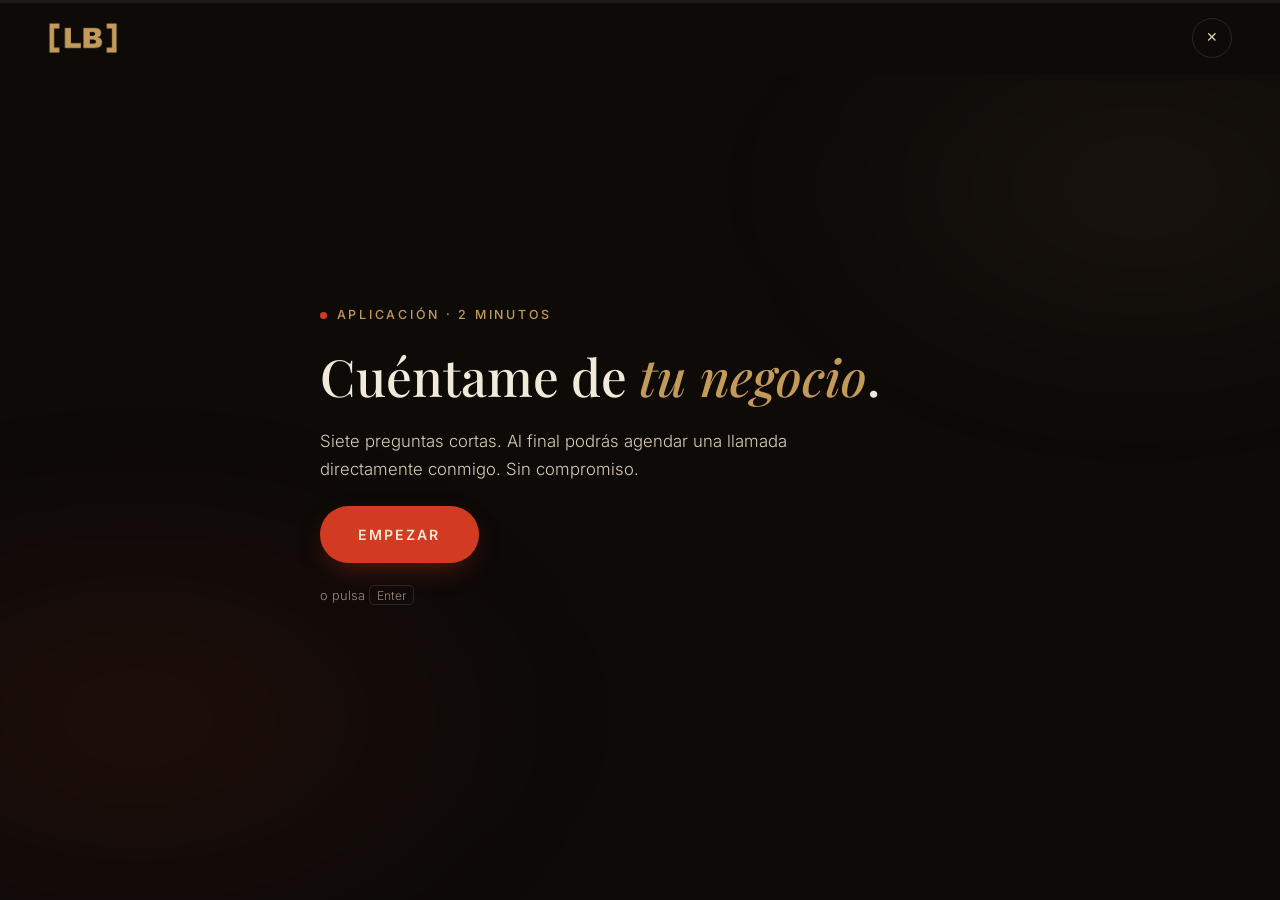
==== aplicar.html @ 8f6dc0fc "Add files via upload" ====
<!DOCTYPE html>
<html lang="es">
<head>
  <meta charset="UTF-8" />
  <meta name="viewport" content="width=device-width, initial-scale=1.0" />
  <title>Aplica para trabajar con Luis Barrios</title>
  <meta name="description" content="Cuéntame de tu negocio en 2 minutos y agenda una llamada conmigo. Adquisición de clientes con Meta Ads." />
  <meta name="robots" content="noindex" />

  <link rel="preconnect" href="https://fonts.googleapis.com" />
  <link rel="preconnect" href="https://fonts.gstatic.com" crossorigin />
  <link rel="stylesheet" href="https://fonts.googleapis.com/css2?family=Anton&family=Playfair+Display:ital,wght@0,500;0,600;1,500;1,600&family=Inter:wght@300;400;500;600&display=swap" />

  <link rel="stylesheet" href="styles.css?v=20260708" />
  <noscript><style>.fstep { position: static; opacity: 1; visibility: visible; transform: none; grid-area: auto; }</style></noscript>
  <link rel="icon" type="image/png" href="assets/img/favicon.png" />
</head>
<body class="page-funnel">
  <a class="skip-link" href="#funnel">Saltar al formulario</a>

  <!-- Progress -->
  <div class="funnel-progress" aria-hidden="true"><span data-progress></span></div>

  <header class="funnel-nav">
    <a class="nav-logo" href="index.html" aria-label="Volver al inicio">
      <img class="nav-mark" src="assets/img/logo-lb.png?v=2" alt="[LB] — Luis Barrios" />
    </a>
    <span class="funnel-counter" data-counter aria-live="polite"></span>
    <a class="funnel-close" href="index.html" aria-label="Cerrar y volver al inicio">✕</a>
  </header>

  <main class="funnel" id="funnel" data-funnel>
    <div class="funnel-mesh" aria-hidden="true"></div>

    <!-- Paso 0 — Intro -->
    <section class="fstep is-active" data-step="intro">
      <div class="fstep-inner">
        <p class="kicker"><span class="kicker-dot"></span>Aplicación · 2 minutos</p>
        <h1 class="fstep-title">Cuéntame de <em>tu negocio</em>.</h1>
        <p class="fstep-sub">Siete preguntas cortas. Al final podrás agendar una llamada directamente conmigo. Sin compromiso.</p>
        <button class="btn btn-primary btn-lg" data-next>Empezar</button>
        <p class="fstep-hint">o pulsa <kbd>Enter</kbd></p>
      </div>
    </section>

    <!-- Paso 1 — Nombre -->
    <section class="fstep" data-step="nombre">
      <div class="fstep-inner">
        <p class="fstep-q">1 → ¿Cómo te llamas?</p>
        <input class="finput" type="text" name="nombre" placeholder="Tu nombre" autocomplete="name" required />
        <div class="fstep-actions">
          <button class="btn btn-primary" data-next>Continuar</button>
          <p class="fstep-hint">pulsa <kbd>Enter</kbd> ↵</p>
        </div>
      </div>
    </section>

    <!-- Paso 2 — Tipo de negocio -->
    <section class="fstep" data-step="tipo">
      <div class="fstep-inner">
        <p class="fstep-q">2 → ¿Qué tipo de negocio tienes?</p>
        <div class="foptions" role="group" aria-label="Tipo de negocio">
          <button class="foption" data-value="Consultorio médico"><span>A</span>Consultorio médico</button>
          <button class="foption" data-value="Clínica estética"><span>B</span>Clínica estética</button>
          <button class="foption" data-value="Empresa o marca"><span>C</span>Empresa o marca</button>
          <button class="foption" data-value="Otro"><span>D</span>Otro</button>
        </div>
      </div>
    </section>

    <!-- Paso 3 — Negocio -->
    <section class="fstep" data-step="negocio">
      <div class="fstep-inner">
        <p class="fstep-q">3 → ¿Cómo se llama tu negocio y a qué se dedica?</p>
        <input class="finput" type="text" name="negocio" placeholder="Ej.: Clínica Sonría — odontología en Bogotá" required />
        <div class="fstep-actions">
          <button class="btn btn-primary" data-next>Continuar</button>
          <p class="fstep-hint">pulsa <kbd>Enter</kbd> ↵</p>
        </div>
      </div>
    </section>

    <!-- Paso 4 — Experiencia -->
    <section class="fstep" data-step="experiencia">
      <div class="fstep-inner">
        <p class="fstep-q">4 → ¿Ya has invertido en anuncios de Facebook o Instagram?</p>
        <div class="foptions" role="group" aria-label="Experiencia con Meta Ads">
          <button class="foption" data-value="Nunca he invertido"><span>A</span>Nunca he invertido</button>
          <button class="foption" data-value="Invertí, sin buenos resultados"><span>B</span>Invertí, pero sin buenos resultados</button>
          <button class="foption" data-value="Invierto y quiero escalar"><span>C</span>Invierto actualmente y quiero escalar</button>
        </div>
      </div>
    </section>

    <!-- Paso 5 — Presupuesto -->
    <section class="fstep" data-step="presupuesto">
      <div class="fstep-inner">
        <p class="fstep-q">5 → ¿Cuánto puedes invertir al mes en anuncios?</p>
        <p class="fstep-note">Solo la pauta publicitaria (lo que se paga a Meta). Mi tarifa de gestión la vemos en la llamada.</p>
        <div class="foptions" role="group" aria-label="Presupuesto mensual">
          <button class="foption" data-value="Menos de 500 US$"><span>A</span>Menos de 500 US$</button>
          <button class="foption" data-value="500 – 1.500 US$"><span>B</span>500 – 1.500 US$</button>
          <button class="foption" data-value="1.500 – 5.000 US$"><span>C</span>1.500 – 5.000 US$</button>
          <button class="foption" data-value="Más de 5.000 US$"><span>D</span>Más de 5.000 US$</button>
        </div>
      </div>
    </section>

    <!-- Paso 6 — Cuándo -->
    <section class="fstep" data-step="cuando">
      <div class="fstep-inner">
        <p class="fstep-q">6 → ¿Cuándo quieres empezar?</p>
        <div class="foptions" role="group" aria-label="Cuándo empezar">
          <button class="foption" data-value="Lo antes posible"><span>A</span>Lo antes posible</button>
          <button class="foption" data-value="Este mes"><span>B</span>Dentro de este mes</button>
          <button class="foption" data-value="Solo estoy explorando"><span>C</span>Por ahora solo estoy explorando</button>
        </div>
      </div>
    </section>

    <!-- Paso 7 — Contacto -->
    <section class="fstep" data-step="contacto">
      <div class="fstep-inner">
        <p class="fstep-q">7 → ¿Dónde te contacto?</p>
        <input class="finput" type="email" name="email" placeholder="Tu correo electrónico" autocomplete="email" required />
        <input class="finput" type="tel" name="whatsapp" placeholder="Tu WhatsApp (con código de país)" autocomplete="tel" />
        <div class="fstep-actions">
          <button class="btn btn-primary" data-next>Continuar</button>
          <p class="fstep-hint">pulsa <kbd>Enter</kbd> ↵</p>
        </div>
      </div>
    </section>

    <!-- Paso final — Calendly -->
    <section class="fstep" data-step="final">
      <div class="fstep-inner">
        <div class="fcheck" aria-hidden="true">
          <svg viewBox="0 0 64 64" fill="none"><circle cx="32" cy="32" r="28" stroke="currentColor" stroke-width="2.5" pathLength="100" class="fcheck-circle"/><path d="M20 33l8 8 16-17" stroke="currentColor" stroke-width="3" stroke-linecap="round" stroke-linejoin="round" pathLength="100" class="fcheck-tick"/></svg>
        </div>
        <h2 class="fstep-title">Último paso, <em data-final-name>listo</em>.</h2>
        <p class="fstep-sub">Elige un horario y hablamos de tu negocio. La llamada es corta, directa y sin compromiso.</p>
        <div class="fsummary" data-summary aria-label="Resumen de tus respuestas"></div>
        <a class="btn btn-primary btn-lg" data-calendly href="#" target="_blank" rel="noopener">Agendar mi llamada con Luis</a>
        <p class="fstep-hint">Se abre tu calendario de reservas (Calendly)</p>
      </div>
    </section>

    <!-- Back -->
    <button class="funnel-back" data-back aria-label="Pregunta anterior" hidden>← Anterior</button>
  </main>

  <script defer src="lib/manifest.js?v=20260708"></script>
  <script defer src="funnel.js?v=20260708"></script>
</body>
</html>
---- styles.css ----
/* =============================================================
   Luis Barrios — Especialista en adquisición de clientes
   Editorial Dark Warm · Anton + Playfair Display + Inter
   ============================================================= */

/* =============================================================
   1. Tokens
   ============================================================= */
:root {
  --bg:       #0D0A08;
  --bg-2:     #14100C;
  --bg-3:     #1C1611;
  --cream:    #F1EAD9;
  --cream-2:  #D9CDB6;
  --mute:     #9A8E7A;
  --accent:   #D33A22;
  --accent-2: #A82B18;
  --gold:     #C49A5B;
  --line:     rgba(241, 234, 217, 0.12);

  --display: "Anton", "Arial Narrow", sans-serif;
  --serif:   "Playfair Display", Georgia, serif;
  --sans:    "Inter", -apple-system, "Segoe UI", sans-serif;

  --ease-out:    cubic-bezier(0.16, 1, 0.3, 1);
  --ease-in:     cubic-bezier(0.7, 0, 0.84, 0);
  --ease-soft:   cubic-bezier(0.25, 0.46, 0.45, 0.94);
  --ease-bounce: cubic-bezier(0.34, 1.56, 0.64, 1);

  --nav-h: 76px;
  --gutter: clamp(1.25rem, 4vw, 3rem);
}

/* =============================================================
   2. Reset & base
   ============================================================= */
*, *::before, *::after { box-sizing: border-box; margin: 0; }
html {
  -webkit-text-size-adjust: 100%;
  tab-size: 2;
  overflow-x: clip;
  scroll-behavior: smooth;
  scroll-padding-top: calc(var(--nav-h) + 12px);
}
@media (prefers-reduced-motion: reduce) {
  html { scroll-behavior: auto; }
}
body {
  font-family: var(--sans);
  font-size: 16px;
  font-weight: 300;
  line-height: 1.65;
  color: var(--cream);
  background: var(--bg);
  -webkit-font-smoothing: antialiased;
  text-rendering: optimizeLegibility;
  overflow-x: clip;
  overscroll-behavior-y: none;
}
img, svg, video { display: block; max-width: 100%; }
img { height: auto; }
button { font: inherit; color: inherit; cursor: pointer; border: 0; background: none; }
a { color: inherit; text-decoration: none; }
p { text-wrap: pretty; }
h1, h2, h3, h4 { text-wrap: balance; line-height: 1.05; }
strong { font-weight: 600; color: var(--cream); }
::selection { background: var(--accent); color: var(--cream); }

:focus-visible {
  outline: 2px solid var(--accent);
  outline-offset: 3px;
  border-radius: 4px;
}

/* =============================================================
   3. Utilities
   ============================================================= */
.skip-link {
  position: fixed; top: -100px; left: 1rem;
  padding: .6rem 1rem; background: var(--cream); color: var(--bg);
  z-index: 9999; border-radius: 8px; font-weight: 500;
}
.skip-link:focus { top: 1rem; }

.container {
  width: min(100% - 2 * var(--gutter), 1180px);
  margin-inline: auto;
}
.container-narrow { max-width: 780px; }

.kicker {
  font-family: var(--sans);
  font-size: 0.78rem;
  font-weight: 500;
  letter-spacing: 0.22em;
  text-transform: uppercase;
  color: var(--gold);
  display: flex;
  align-items: center;
  gap: 0.6rem;
}
.kicker-dot {
  width: 7px; height: 7px; border-radius: 50%;
  background: var(--accent);
  animation: dotPulse 2.4s ease-in-out infinite;
}
@keyframes dotPulse {
  0%, 100% { opacity: 1; transform: scale(1); }
  50%      { opacity: 0.45; transform: scale(0.75); }
}

/* =============================================================
   4. Buttons
   ============================================================= */
.btn {
  display: inline-flex;
  align-items: center;
  justify-content: center;
  gap: 0.5rem;
  padding: 0.85rem 1.9rem;
  border-radius: 999px;
  font-family: var(--sans);
  font-size: 0.82rem;
  font-weight: 600;
  letter-spacing: 0.14em;
  text-transform: uppercase;
  white-space: nowrap;
  transition: transform 0.35s var(--ease-out), box-shadow 0.35s var(--ease-out),
              background 0.35s var(--ease-out), color 0.35s var(--ease-out),
              border-color 0.35s var(--ease-out);
  will-change: transform;
}
.btn-primary {
  background: var(--accent);
  color: var(--cream);
  box-shadow: 0 10px 30px -12px rgba(211, 58, 34, 0.55);
}
.btn-primary:hover {
  background: var(--accent-2);
  transform: translateY(-3px);
  box-shadow: 0 18px 42px -14px rgba(211, 58, 34, 0.7);
}
.btn-primary:active { transform: translateY(-1px); }
.btn-ghost {
  border: 1px solid var(--line);
  color: var(--cream-2);
  background: rgba(241, 234, 217, 0.02);
}
.btn-ghost:hover {
  border-color: var(--gold);
  color: var(--cream);
  transform: translateY(-3px);
}
.btn-lg { padding: 1.05rem 2.4rem; font-size: 0.88rem; }

/* =============================================================
   5. Splash
   ============================================================= */
.splash {
  position: fixed; inset: 0; z-index: 200;
  display: grid; place-items: center;
  background: var(--bg);
  transition: opacity 0.5s var(--ease-out), visibility 0.5s;
  animation: splashSafety 0.01s 1.9s forwards;
}
.splash-mark {
  width: clamp(150px, 26vw, 240px);
  height: auto;
  animation: splashIn 0.7s var(--ease-out) both;
}
.splash.is-out { opacity: 0; visibility: hidden; pointer-events: none; }
@keyframes splashIn {
  from { opacity: 0; transform: translateY(24px) scale(0.96); }
  to   { opacity: 1; transform: none; }
}
@keyframes splashSafety {
  to { opacity: 0; visibility: hidden; pointer-events: none; }
}

/* =============================================================
   6. Nav
   ============================================================= */
.nav {
  position: fixed; top: 0; left: 0; right: 0;
  z-index: 100;
  transition: background 0.45s var(--ease-out), border-color 0.45s var(--ease-out),
              backdrop-filter 0.45s var(--ease-out);
  border-bottom: 1px solid transparent;
}
.nav.is-solid {
  background: rgba(13, 10, 8, 0.82);
  backdrop-filter: blur(14px);
  -webkit-backdrop-filter: blur(14px);
  border-bottom-color: var(--line);
}
.nav-inner {
  width: min(100% - 2 * var(--gutter), 1280px);
  margin-inline: auto;
  height: var(--nav-h);
  display: flex;
  align-items: center;
  gap: 2rem;
}
.nav-logo { display: flex; align-items: center; gap: 0.7rem; }
.nav-mark {
  height: 32px;
  width: auto;
  transition: opacity 0.35s var(--ease-out), transform 0.35s var(--ease-out);
}
.nav-logo:hover .nav-mark { opacity: 0.8; transform: scale(0.96); }
.nav-name {
  font-family: var(--sans);
  font-size: 0.86rem;
  font-weight: 500;
  letter-spacing: 0.14em;
  text-transform: uppercase;
}
.nav-links {
  display: none;
  margin-left: auto;
  gap: 1.9rem;
}
.nav-links a {
  position: relative;
  white-space: nowrap;
  font-size: 0.8rem;
  font-weight: 500;
  letter-spacing: 0.12em;
  text-transform: uppercase;
  color: var(--cream-2);
  padding-block: 0.4rem;
  transition: color 0.3s var(--ease-out);
}
.nav-links a::after {
  content: "";
  position: absolute; left: 0; bottom: 0;
  width: 100%; height: 1px;
  background: var(--accent);
  transform: scaleX(0);
  transform-origin: right;
  transition: transform 0.4s var(--ease-out);
}
.nav-links a:hover { color: var(--cream); }
.nav-links a:hover::after { transform: scaleX(1); transform-origin: left; }
.nav-cta { display: none; margin-left: 0.5rem; }

.nav-burger {
  margin-left: auto;
  display: flex;
  flex-direction: column;
  justify-content: center;
  gap: 7px;
  width: 44px; height: 44px;
  padding: 10px;
}
.nav-burger span {
  display: block; height: 2px; width: 100%;
  background: var(--cream);
  border-radius: 2px;
  transition: transform 0.4s var(--ease-out), opacity 0.3s;
}
.nav-burger[aria-expanded="true"] span:nth-child(1) { transform: translateY(4.5px) rotate(45deg); }
.nav-burger[aria-expanded="true"] span:nth-child(2) { transform: translateY(-4.5px) rotate(-45deg); }

.menu-mobile {
  position: fixed; inset: 0; z-index: 90;
  display: grid; place-items: center;
  background: rgba(13, 10, 8, 0.97);
  opacity: 0; visibility: hidden;
  transition: opacity 0.45s var(--ease-out), visibility 0.45s;
}
.menu-mobile.is-open { opacity: 1; visibility: visible; }
.menu-mobile nav { display: grid; gap: 1.6rem; text-align: center; }
.menu-mobile nav a:not(.btn) {
  font-family: var(--display);
  font-size: clamp(1.8rem, 7vw, 2.6rem);
  text-transform: uppercase;
  letter-spacing: 0.03em;
  color: var(--cream);
  opacity: 0;
  transform: translateY(18px);
  transition: opacity 0.5s var(--ease-out), transform 0.5s var(--ease-out), color 0.3s;
}
.menu-mobile nav a:not(.btn):hover { color: var(--accent); }
.menu-mobile.is-open nav a:not(.btn) { opacity: 1; transform: none; }
.menu-mobile.is-open nav a:nth-child(1) { transition-delay: 0.06s; }
.menu-mobile.is-open nav a:nth-child(2) { transition-delay: 0.12s; }
.menu-mobile.is-open nav a:nth-child(3) { transition-delay: 0.18s; }
.menu-mobile.is-open nav a:nth-child(4) { transition-delay: 0.24s; }
.menu-mobile.is-open nav a:nth-child(5) { transition-delay: 0.3s; }
.menu-mobile .btn { justify-self: center; margin-top: 0.5rem; }

/* =============================================================
   7. Hero
   ============================================================= */
.hero {
  position: relative;
  min-height: 100vh;
  min-height: 100svh;
  display: grid;
  align-items: end;
  justify-items: center;
  padding: calc(var(--nav-h) + 6rem) 0 clamp(5.5rem, 10vh, 8rem);
  overflow: clip;
}
/* Una sola foto de fondo cubriendo todo el hero */
.hero-bg {
  position: absolute; inset: 0 0 -12% 0; z-index: 0;
  animation: heroIn 1s var(--ease-soft) both;
}
@keyframes heroIn {
  from { opacity: 0; }
  to   { opacity: 1; }
}
.hero-ph {
  width: 100%; height: 100%;
  object-fit: cover;
  object-position: 40% 15%;
  filter: saturate(0.92) contrast(1.05) brightness(0.99);
}
.hero-tint {
  position: absolute; inset: 0; z-index: 1;
  background:
    linear-gradient(180deg, rgba(13,10,8,0.55) 0%, rgba(13,10,8,0.28) 32%, rgba(13,10,8,0.48) 66%, rgba(13,10,8,0.94) 100%),
    radial-gradient(100% 80% at 40% 20%, rgba(13,10,8,0) 0%, rgba(13,10,8,0.28) 55%, rgba(13,10,8,0.7) 100%);
}
.hero-mesh {
  position: absolute; inset: -20%; z-index: 2;
  background:
    radial-gradient(38% 30% at 30% 62%, rgba(211, 58, 34, 0.16) 0%, transparent 70%),
    radial-gradient(30% 26% at 72% 30%, rgba(196, 154, 91, 0.12) 0%, transparent 70%);
  filter: blur(70px);
  animation: meshBreath 12s ease-in-out infinite alternate;
  pointer-events: none;
}
@keyframes meshBreath {
  from { opacity: 0.7; transform: translateY(-2%) scale(1); }
  to   { opacity: 1;   transform: translateY(2%) scale(1.06); }
}
.hero-grain {
  position: absolute; inset: 0; z-index: 3;
  opacity: 0.5;
  mix-blend-mode: overlay;
  pointer-events: none;
  background-image: url("data:image/svg+xml,%3Csvg xmlns='http://www.w3.org/2000/svg' width='160' height='160'%3E%3Cfilter id='n'%3E%3CfeTurbulence type='fractalNoise' baseFrequency='0.85' numOctaves='2'/%3E%3CfeColorMatrix type='saturate' values='0'/%3E%3C/filter%3E%3Crect width='160' height='160' filter='url(%23n)' opacity='0.18'/%3E%3C/svg%3E");
}

.hero-inner {
  position: relative; z-index: 5;
  width: min(100% - 2 * var(--gutter), 1000px);
  text-align: center;
  display: grid;
  justify-items: center;
  gap: 1.6rem;
}
.hero-kicker {
  justify-content: center;
  animation: riseIn 0.8s var(--ease-out) 0.3s both;
}
.hero-title {
  font-family: var(--display);
  font-weight: 400;
  font-size: clamp(3.2rem, 11.5vw, 8.6rem);
  line-height: 0.98;
  letter-spacing: 0.015em;
  text-transform: uppercase;
  color: var(--cream);
  max-width: 14ch;
}
.hero-line { display: block; overflow: hidden; padding-top: 0.1em; margin-bottom: -0.1em; }
.hero-line > span { display: inline-block; animation: lineUp 0.85s var(--ease-out) both; }
.hero-line:nth-child(2) > span { animation-delay: 0.12s; }
@keyframes lineUp {
  from { transform: translateY(110%); }
  to   { transform: translateY(0); }
}
@keyframes riseIn {
  from { opacity: 0; transform: translateY(22px); }
  to   { opacity: 1; transform: none; }
}

.brush-wrap { position: relative; display: inline-block; }
.brush {
  position: absolute;
  left: -2%; right: -2%; bottom: -0.12em;
  width: 104%; height: 0.22em;
  color: var(--accent);
  pointer-events: none;
}
.brush path {
  stroke-dasharray: 100;
  stroke-dashoffset: 100;
  animation: brushDraw 0.8s var(--ease-soft) 0.8s forwards;
}
.brush-static path { animation: none; stroke-dashoffset: 100; }
.is-revealed .brush-static path,
.reveal.is-visible .brush-static path { animation: brushDraw 0.9s var(--ease-soft) 0.35s forwards; }
@keyframes brushDraw { to { stroke-dashoffset: 0; } }

.hero-sub {
  font-family: var(--serif);
  font-size: clamp(1.05rem, 2.4vw, 1.35rem);
  line-height: 1.55;
  color: var(--cream-2);
  max-width: 34rem;
  animation: riseIn 0.8s var(--ease-out) 0.45s both;
}
.hero-sub em { font-style: italic; color: var(--cream); }
.hero-actions {
  display: flex;
  flex-wrap: wrap;
  justify-content: center;
  gap: 0.9rem;
  margin-top: 0.4rem;
  animation: riseIn 0.8s var(--ease-out) 0.6s both;
}
.hero-byline {
  font-size: 0.78rem;
  letter-spacing: 0.18em;
  text-transform: uppercase;
  color: var(--mute);
  animation: riseIn 0.8s var(--ease-out) 0.75s both;
}
.hero-scroll {
  position: absolute; bottom: 2rem; left: 50%; z-index: 5;
  width: 1px; height: 56px;
  transform: translateX(-50%);
  background: var(--line);
  overflow: hidden;
}
.hero-scroll span {
  position: absolute; top: -40%; left: 0;
  width: 100%; height: 40%;
  background: var(--accent);
  animation: scrollHint 2.2s var(--ease-soft) infinite;
}
@keyframes scrollHint {
  0%   { top: -40%; }
  100% { top: 110%; }
}

/* =============================================================
   8. Marquee
   ============================================================= */
.marquee {
  border-block: 1px solid var(--line);
  background: var(--bg-2);
  overflow: clip;
  padding-block: 1.1rem;
}
.marquee-track {
  display: flex;
  align-items: center;
  gap: 2.2rem;
  width: max-content;
  animation: marqueeMove 30s linear infinite;
}
.marquee-track span {
  font-family: var(--display);
  font-size: 1.05rem;
  letter-spacing: 0.14em;
  text-transform: uppercase;
  color: var(--cream-2);
  white-space: nowrap;
}
.marquee-track i { font-style: normal; color: var(--accent); font-size: 1.2rem; }
@keyframes marqueeMove {
  from { transform: translateX(0); }
  to   { transform: translateX(-50%); }
}

/* =============================================================
   9. Sections — shared
   ============================================================= */
.section { padding-block: clamp(5rem, 11vw, 8.5rem); position: relative; }
.section-head { margin-bottom: clamp(2.6rem, 6vw, 4.2rem); max-width: 720px; display: grid; gap: 1.1rem; }
.section-head-center { margin-inline: auto; text-align: center; justify-items: center; }
.section-title {
  font-family: var(--serif);
  font-weight: 500;
  font-size: clamp(1.9rem, 4.6vw, 3rem);
  line-height: 1.12;
  color: var(--cream);
}
.section-title em { font-style: italic; color: var(--gold); }

/* Single-column grids: never let content max-width inflate the track */
.cards-3, .pillars, .steps, .proof-grid, .faq,
.footer-inner, .personal-copy, .fstep-inner, .foptions, .cta-inner {
  grid-template-columns: minmax(0, 1fr);
}

/* Reveal on scroll */
.reveal {
  opacity: 0;
  transform: translateY(36px);
  transition: opacity 0.9s var(--ease-out), transform 0.9s var(--ease-out);
}
.reveal.is-visible { opacity: 1; transform: none; }
/* Defensive: split-text elements must never inherit the hidden state */
.reveal[data-split] { opacity: 1; transform: none; }

/* =============================================================
   10. Cards (Para quién)
   ============================================================= */
.cards-3 {
  display: grid;
  gap: 1.2rem;
}
.card {
  position: relative;
  padding: 2.4rem 2rem 2.6rem;
  background: var(--bg-3);
  border: 1px solid var(--line);
  border-radius: 18px;
  display: grid;
  gap: 1rem;
  transition: transform 0.5s var(--ease-out), border-color 0.5s var(--ease-out),
              box-shadow 0.5s var(--ease-out);
  transform-style: preserve-3d;
}
.card:hover {
  border-color: rgba(211, 58, 34, 0.45);
  box-shadow: 0 24px 60px -28px rgba(211, 58, 34, 0.35);
}
.card::after {
  content: "";
  position: absolute; inset: 0;
  border-radius: inherit;
  background: radial-gradient(360px circle at var(--hx, 50%) var(--hy, 50%), rgba(211, 58, 34, 0.09), transparent 65%);
  opacity: 0;
  transition: opacity 0.5s var(--ease-out);
  pointer-events: none;
}
.card:hover::after { opacity: 1; }
.card-icon {
  width: 54px; height: 54px;
  color: var(--accent);
}
.card-icon svg { width: 100%; height: 100%; }
.card h3 {
  font-family: var(--serif);
  font-size: 1.35rem;
  font-weight: 600;
}
.card p { color: var(--cream-2); font-size: 0.98rem; }

/* =============================================================
   11. Editorial
   ============================================================= */
.section-editorial {
  background: var(--bg-2);
  border-block: 1px solid var(--line);
  text-align: center;
}
.editorial-title {
  font-family: var(--serif);
  font-weight: 500;
  font-size: clamp(1.9rem, 5vw, 3.2rem);
  line-height: 1.15;
  margin-bottom: 1.6rem;
}
.editorial-title em { font-style: italic; color: var(--accent); }
.editorial-copy {
  font-size: clamp(1.05rem, 2.2vw, 1.25rem);
  color: var(--cream-2);
  max-width: 44rem;
  margin-inline: auto;
}

/* =============================================================
   12. Pillars (Servicios)
   ============================================================= */
.pillars {
  display: grid;
  gap: 0;
  border-top: 1px solid var(--line);
}
.pillar {
  display: grid;
  gap: 0.8rem;
  padding: 2.4rem 0.4rem;
  border-bottom: 1px solid var(--line);
  transition: padding-left 0.5s var(--ease-out), background 0.5s var(--ease-out);
}
.pillar:hover { padding-left: 1.2rem; background: rgba(241, 234, 217, 0.02); }
.pillar-num {
  font-family: var(--display);
  font-size: 1rem;
  letter-spacing: 0.2em;
  color: var(--accent);
}
.pillar h3 {
  font-family: var(--serif);
  font-size: clamp(1.4rem, 3vw, 1.9rem);
  font-weight: 600;
}
.pillar p { color: var(--cream-2); max-width: 52rem; }

/* =============================================================
   13. Personal (No soy una agencia)
   ============================================================= */
.section-personal { background: var(--bg-2); border-block: 1px solid var(--line); }
.personal-grid {
  display: grid;
  grid-template-columns: minmax(0, 1fr);
  gap: 3rem;
  align-items: center;
}
.personal-figure { display: grid; gap: 0.9rem; min-width: 0; max-width: 100%; overflow: clip; }
.personal-portrait {
  position: relative;
  width: 100%;
  max-width: 100%;
  aspect-ratio: 4 / 5;
  border-radius: 18px;
  overflow: clip;
  border: 1px solid var(--line);
  background: linear-gradient(160deg, var(--bg-3) 0%, #241B13 55%, var(--bg-3) 100%);
  transform-style: preserve-3d;
}
.personal-photo {
  position: absolute; inset: 0;
  width: 100%; height: 100%;
  object-fit: cover;
  object-position: 50% 18%;
  opacity: 0.92;
  filter: sepia(0.12) saturate(0.92) contrast(1.06) brightness(0.96);
  transition: opacity 0.6s var(--ease-out), transform 0.8s var(--ease-out), filter 0.6s var(--ease-out);
}
.personal-figure:hover .personal-photo {
  opacity: 1;
  transform: scale(1.04);
  filter: sepia(0.06) saturate(1) contrast(1.06) brightness(1.02);
}
/* Escena: viñeta cálida + base oscura para que el logo respire */
.personal-portrait::after {
  content: "";
  position: absolute; inset: 0; z-index: 1;
  background:
    linear-gradient(180deg, rgba(13, 10, 8, 0.2) 0%, rgba(13, 10, 8, 0) 30%, rgba(13, 10, 8, 0.05) 55%, rgba(13, 10, 8, 0.72) 100%),
    radial-gradient(120% 90% at 50% 40%, transparent 55%, rgba(13, 10, 8, 0.4) 100%);
  pointer-events: none;
}
.personal-mono {
  position: absolute; z-index: 2;
  left: 50%; bottom: 7%;
  transform: translateX(-50%);
  width: 38%;
  height: auto;
  filter: drop-shadow(0 6px 24px rgba(0, 0, 0, 0.75));
  transition: transform 0.6s var(--ease-out);
}
.personal-figure:hover .personal-mono { transform: translateX(-50%) translateY(-6px); }
.personal-figure figcaption {
  font-size: 0.78rem;
  letter-spacing: 0.18em;
  text-transform: uppercase;
  color: var(--mute);
}
.personal-copy { display: grid; gap: 1.3rem; justify-items: start; }
.personal-copy > p:not(.kicker) { color: var(--cream-2); font-size: 1.02rem; }
.personal-list {
  list-style: none;
  padding: 0;
  display: grid;
  gap: 0.85rem;
}
.personal-list li {
  position: relative;
  padding-left: 1.7rem;
  color: var(--cream-2);
}
.personal-list li::before {
  content: "";
  position: absolute; left: 0; top: 0.52em;
  width: 0.85rem; height: 2px;
  background: var(--accent);
}

/* =============================================================
   14. Steps (Proceso)
   ============================================================= */
.steps {
  list-style: none;
  padding: 0;
  display: grid;
  gap: 1.2rem;
  counter-reset: step;
}
.step-item {
  display: grid;
  grid-template-columns: auto 1fr;
  gap: 1.4rem;
  align-items: start;
  padding: 1.8rem 1.6rem;
  background: var(--bg-3);
  border: 1px solid var(--line);
  border-radius: 16px;
  transition: border-color 0.5s var(--ease-out), transform 0.5s var(--ease-out);
}
.step-item:hover { border-color: rgba(196, 154, 91, 0.4); transform: translateX(6px); }
.step-num {
  font-family: var(--display);
  font-size: clamp(1.6rem, 4vw, 2.2rem);
  line-height: 1;
  color: var(--accent);
  padding-top: 0.15rem;
}
.step-item h3 {
  font-family: var(--serif);
  font-size: 1.3rem;
  font-weight: 600;
  margin-bottom: 0.35rem;
}
.step-item p { color: var(--cream-2); font-size: 0.98rem; }

/* =============================================================
   15. Results
   ============================================================= */
.section-results { background: var(--bg-2); border-block: 1px solid var(--line); }
.results-title {
  position: relative;
  display: inline-block;
  font-family: var(--display);
  font-weight: 400;
  font-size: clamp(2.6rem, 8vw, 5.2rem);
  text-transform: uppercase;
  letter-spacing: 0.02em;
  color: var(--cream);
}
.results-title .brush {
  bottom: -0.18em;
  height: 0.2em;
}
.results-sub {
  font-family: var(--serif);
  font-size: clamp(1.05rem, 2.2vw, 1.3rem);
  color: var(--cream-2);
}
.proof-grid {
  display: grid;
  gap: 1.3rem;
  max-width: 540px;
  margin-inline: auto;
}
.proof-card {
  display: grid;
  align-content: start;
  gap: 1.1rem;
  padding: 1.6rem 1.4rem 1.5rem;
  background: var(--bg-3);
  border: 1px solid rgba(196, 154, 91, 0.32);
  border-radius: 18px;
  text-align: left;
  transform-style: preserve-3d;
  transition: border-color 0.5s var(--ease-out), box-shadow 0.5s var(--ease-out),
              transform 0.5s var(--ease-out);
}
.proof-card:hover {
  border-color: rgba(196, 154, 91, 0.62);
  box-shadow: 0 26px 60px -30px rgba(196, 154, 91, 0.3);
}
.proof-stat { display: grid; gap: 0.3rem; justify-items: start; }
.proof-num {
  font-family: var(--display);
  font-size: clamp(2.7rem, 6vw, 3.5rem);
  line-height: 1;
  color: var(--accent);
}
.proof-label {
  font-size: 0.78rem;
  font-weight: 500;
  letter-spacing: 0.16em;
  text-transform: uppercase;
  color: var(--gold);
}
.proof-shot {
  border-radius: 12px;
  overflow: clip;
  border: 1px solid var(--line);
}
.proof-shot img {
  width: 100%; height: auto;
  transition: transform 0.7s var(--ease-out);
}
.proof-card:hover .proof-shot img { transform: scale(1.025); }
.proof-card figcaption {
  font-size: 0.92rem;
  color: var(--cream-2);
  line-height: 1.55;
}
.proof-note {
  margin-top: 2.4rem;
  text-align: center;
  font-family: var(--serif);
  font-size: 1.02rem;
  color: var(--mute);
}
.proof-cta { margin-top: 1.5rem; text-align: center; }

/* =============================================================
   16. FAQ
   ============================================================= */
.faq { display: grid; gap: 0.9rem; }
.faq-item {
  border: 1px solid var(--line);
  border-radius: 14px;
  background: var(--bg-3);
  overflow: clip;
  transition: border-color 0.4s var(--ease-out);
}
.faq-item[open] { border-color: rgba(211, 58, 34, 0.4); }
.faq-item summary {
  list-style: none;
  cursor: pointer;
  display: flex;
  align-items: center;
  justify-content: space-between;
  gap: 1rem;
  padding: 1.3rem 1.5rem;
  font-family: var(--serif);
  font-size: 1.12rem;
  font-weight: 500;
  transition: color 0.3s;
}
.faq-item summary::-webkit-details-marker { display: none; }
.faq-item summary:hover { color: var(--gold); }
.faq-mark {
  position: relative;
  flex: 0 0 auto;
  width: 16px; height: 16px;
}
.faq-mark::before, .faq-mark::after {
  content: "";
  position: absolute; top: 50%; left: 0;
  width: 100%; height: 2px;
  background: var(--accent);
  transition: transform 0.4s var(--ease-out);
}
.faq-mark::after { transform: rotate(90deg); }
.faq-item[open] .faq-mark::after { transform: rotate(0deg); }
.faq-item p {
  padding: 0 1.5rem 1.4rem;
  color: var(--cream-2);
  font-size: 0.97rem;
  max-width: 60ch;
}

/* =============================================================
   17. CTA final
   ============================================================= */
.cta-final {
  position: relative;
  padding-block: clamp(6rem, 14vw, 10rem);
  overflow: clip;
  text-align: center;
}
.cta-bg { position: absolute; inset: 0; z-index: 0; }
.cta-bg img {
  width: 100%; height: 100%;
  object-fit: cover;
  filter: saturate(1.1);
}
.cta-tint {
  position: absolute; inset: 0; z-index: 1;
  background:
    linear-gradient(180deg, var(--bg) 0%, rgba(13,10,8,0.72) 30%, rgba(13,10,8,0.72) 70%, var(--bg) 100%),
    radial-gradient(60% 50% at 50% 50%, rgba(211,58,34,0.14) 0%, transparent 70%);
}
.cta-inner {
  position: relative; z-index: 2;
  display: grid;
  justify-items: center;
  gap: 1.4rem;
}
.cta-title {
  font-family: var(--serif);
  font-weight: 500;
  font-size: clamp(2.2rem, 6vw, 3.8rem);
}
.cta-title em { font-style: italic; color: var(--gold); }
.cta-sub { color: var(--cream-2); max-width: 36rem; font-size: 1.05rem; }
.cta-note {
  font-size: 0.78rem;
  letter-spacing: 0.16em;
  text-transform: uppercase;
  color: var(--mute);
}

/* =============================================================
   18. Footer
   ============================================================= */
.footer {
  border-top: 1px solid var(--line);
  background: var(--bg-2);
  padding-block: 3.5rem 2rem;
}
.footer-inner {
  display: grid;
  gap: 2.2rem;
  padding-bottom: 2.5rem;
  border-bottom: 1px solid var(--line);
}
.footer-brand { display: flex; gap: 1rem; align-items: center; }
.footer-mono {
  height: 26px;
  width: auto;
  flex: 0 0 auto;
}
.footer-brand p { font-weight: 500; line-height: 1.4; }
.footer-brand span { font-size: 0.82rem; font-weight: 300; color: var(--mute); }
.footer-nav { display: grid; gap: 0.7rem; }
.footer-nav a, .footer-contact a {
  font-size: 0.92rem;
  color: var(--cream-2);
  transition: color 0.3s;
  width: fit-content;
}
.footer-nav a:hover, .footer-contact a:hover { color: var(--accent); }
.footer-legal {
  display: flex;
  flex-wrap: wrap;
  justify-content: space-between;
  gap: 0.6rem;
  padding-top: 1.6rem;
  font-size: 0.78rem;
  color: var(--mute);
}

/* =============================================================
   19. Funnel (aplicar.html)
   ============================================================= */
.page-funnel {
  min-height: 100vh;
  min-height: 100svh;
  display: flex;
  flex-direction: column;
}
.funnel-progress {
  position: fixed; top: 0; left: 0; right: 0;
  height: 3px; z-index: 110;
  background: rgba(241, 234, 217, 0.08);
}
.funnel-progress span {
  display: block;
  height: 100%;
  width: 0%;
  background: linear-gradient(90deg, var(--accent), var(--gold));
  transition: width 0.6s var(--ease-out);
}
.funnel-nav {
  display: flex;
  align-items: center;
  justify-content: space-between;
  gap: 1rem;
  padding: 1.1rem var(--gutter);
}
.funnel-counter {
  font-family: var(--sans);
  font-size: 0.78rem;
  letter-spacing: 0.2em;
  color: var(--mute);
}
.funnel-close {
  display: grid; place-items: center;
  width: 40px; height: 40px;
  border: 1px solid var(--line);
  border-radius: 50%;
  color: var(--cream-2);
  font-size: 0.85rem;
  transition: border-color 0.3s, color 0.3s, transform 0.3s var(--ease-out);
}
.funnel-close:hover { border-color: var(--accent); color: var(--accent); transform: rotate(90deg); }

.funnel {
  position: relative;
  flex: 1;
  display: grid;
  overflow: clip;
}
.funnel-mesh {
  position: absolute; inset: -20%;
  background:
    radial-gradient(34% 30% at 22% 70%, rgba(211, 58, 34, 0.1) 0%, transparent 70%),
    radial-gradient(30% 26% at 78% 24%, rgba(196, 154, 91, 0.08) 0%, transparent 70%);
  filter: blur(70px);
  animation: meshBreath 12s ease-in-out infinite alternate;
  pointer-events: none;
}
.fstep {
  grid-area: 1 / 1;
  display: grid;
  place-items: center;
  padding: 2rem var(--gutter) 6rem;
  opacity: 0;
  visibility: hidden;
  transform: translateY(46px);
  transition: opacity 0.55s var(--ease-out), transform 0.55s var(--ease-out), visibility 0.55s;
}
.fstep.is-active {
  opacity: 1;
  visibility: visible;
  transform: none;
  transition-delay: 0.12s;
}
.fstep.is-leaving {
  opacity: 0;
  transform: translateY(-40px);
}
.fstep-inner {
  width: min(100%, 640px);
  display: grid;
  gap: 1.4rem;
  justify-items: start;
}
.fstep-title {
  font-family: var(--serif);
  font-weight: 500;
  font-size: clamp(2rem, 6vw, 3.2rem);
  line-height: 1.12;
}
.fstep-title em { font-style: italic; color: var(--gold); }
.fstep-sub { color: var(--cream-2); font-size: 1.05rem; max-width: 34rem; }
.fstep-q {
  font-family: var(--serif);
  font-size: clamp(1.4rem, 3.6vw, 2rem);
  font-weight: 500;
  line-height: 1.25;
}
.fstep-note { color: var(--mute); font-size: 0.92rem; margin-top: -0.6rem; }
.fstep-hint { font-size: 0.8rem; color: var(--mute); }
.fstep-hint kbd {
  font-family: var(--sans);
  border: 1px solid var(--line);
  border-radius: 5px;
  padding: 0.1rem 0.45rem;
  font-size: 0.75rem;
}
.fstep-actions { display: flex; align-items: center; gap: 1.2rem; flex-wrap: wrap; }

.finput {
  width: 100%;
  background: transparent;
  border: 0;
  border-bottom: 2px solid var(--line);
  padding: 0.7rem 0.1rem;
  font-family: var(--serif);
  font-size: clamp(1.2rem, 3vw, 1.7rem);
  color: var(--cream);
  transition: border-color 0.4s var(--ease-out);
  border-radius: 0;
}
.finput::placeholder { color: rgba(154, 142, 122, 0.55); }
.finput:focus { outline: none; border-bottom-color: var(--accent); }
.finput.is-error { border-bottom-color: var(--accent); animation: shake 0.4s var(--ease-out); }
@keyframes shake {
  0%, 100% { transform: translateX(0); }
  25% { transform: translateX(-7px); }
  75% { transform: translateX(7px); }
}

.foptions { display: grid; gap: 0.8rem; width: 100%; }
.foption {
  display: flex;
  align-items: center;
  gap: 1rem;
  width: 100%;
  padding: 1.1rem 1.3rem;
  text-align: left;
  border: 1px solid var(--line);
  border-radius: 14px;
  background: var(--bg-3);
  font-size: 1.02rem;
  font-weight: 400;
  color: var(--cream);
  transition: border-color 0.3s var(--ease-out), background 0.3s var(--ease-out),
              transform 0.3s var(--ease-out);
}
.foption span {
  display: grid; place-items: center;
  flex: 0 0 auto;
  width: 30px; height: 30px;
  border: 1px solid var(--line);
  border-radius: 8px;
  font-size: 0.78rem;
  font-weight: 600;
  color: var(--gold);
  transition: background 0.3s, color 0.3s, border-color 0.3s;
}
.foption:hover {
  border-color: rgba(211, 58, 34, 0.5);
  transform: translateX(6px);
}
.foption:hover span { border-color: var(--accent); }
.foption.is-selected {
  border-color: var(--accent);
  background: rgba(211, 58, 34, 0.09);
}
.foption.is-selected span {
  background: var(--accent);
  border-color: var(--accent);
  color: var(--cream);
}

.funnel-back {
  position: fixed;
  bottom: 1.6rem;
  left: var(--gutter);
  z-index: 20;
  font-size: 0.82rem;
  letter-spacing: 0.12em;
  text-transform: uppercase;
  color: var(--mute);
  padding: 0.6rem 1rem;
  border: 1px solid var(--line);
  border-radius: 999px;
  background: rgba(13, 10, 8, 0.7);
  backdrop-filter: blur(8px);
  transition: color 0.3s, border-color 0.3s;
}
.funnel-back:hover { color: var(--cream); border-color: var(--gold); }

.fcheck { width: 74px; height: 74px; color: var(--accent); }
.fcheck-circle, .fcheck-tick {
  stroke-dasharray: 100;
  stroke-dashoffset: 100;
}
.fstep.is-active .fcheck-circle { animation: brushDraw 0.9s var(--ease-soft) 0.25s forwards; }
.fstep.is-active .fcheck-tick { animation: brushDraw 0.5s var(--ease-soft) 0.95s forwards; }

.fsummary {
  display: grid;
  gap: 0.45rem;
  width: 100%;
  padding: 1.3rem 1.5rem;
  border: 1px solid var(--line);
  border-radius: 14px;
  background: var(--bg-3);
  font-size: 0.92rem;
  color: var(--cream-2);
}
.fsummary strong { color: var(--gold); font-weight: 500; }

/* =============================================================
   20. Responsive
   ============================================================= */
@media (max-width: 539px) {
  .hero-kicker .kicker-dot { display: none; }
}

/* Rendimiento móvil: fuera efectos de GPU costosos (blur gigante, grano, backdrop) */
@media (max-width: 719px) {
  .hero-mesh, .funnel-mesh, .hero-grain { display: none; }
  /* En pantallas estrechas la foto ocupa la parte alta con plano abierto
     (se ven Luis y el celular) y se funde hacia el fondo oscuro */
  .hero-ph {
    height: 58%;
    object-position: 47% 10%;
    -webkit-mask-image: linear-gradient(180deg, #000 72%, transparent 100%);
    mask-image: linear-gradient(180deg, #000 72%, transparent 100%);
  }
  .nav.is-solid {
    backdrop-filter: none;
    -webkit-backdrop-filter: none;
    background: rgba(13, 10, 8, 0.96);
  }
}

@media (min-width: 540px) {
  .foptions { gap: 0.9rem; }
}

@media (min-width: 720px) {
  .cards-3 { grid-template-columns: repeat(3, minmax(0, 1fr)); }
  .steps { grid-template-columns: repeat(2, minmax(0, 1fr)); }
  .footer-inner { grid-template-columns: minmax(0, 1.4fr) minmax(0, 1fr) minmax(0, 1fr); }
  .footer-nav { justify-self: center; }
  .footer-contact { justify-self: end; }
}

@media (min-width: 960px) {
  .nav-links { display: flex; }
  .nav-cta { display: inline-flex; }
  .nav-burger { display: none; }
  .menu-mobile { display: none; }
  .personal-grid { grid-template-columns: minmax(0, 0.85fr) minmax(0, 1.15fr); gap: 4.5rem; }
  .proof-grid { grid-template-columns: repeat(3, minmax(0, 1fr)); max-width: none; }
  .pillar {
    grid-template-columns: 110px 320px 1fr;
    align-items: start;
    gap: 2rem;
  }
  .pillar p { margin-top: 0.3rem; }
}

@media (min-width: 1280px) {
  .steps { gap: 1.4rem; }
}

/* =============================================================
   21. Reduced motion — only truly intrusive effects
   ============================================================= */
@media (prefers-reduced-motion: reduce) {
  .hero-bg img { animation: none; transform: scale(1.06); }
  .hero-mesh, .funnel-mesh { animation: none; }
  .kicker-dot { animation: none; }
  .marquee-track { animation-duration: 70s; }
  /* Micro-interactions (hover, reveals, brush, funnel steps) stay active */
}
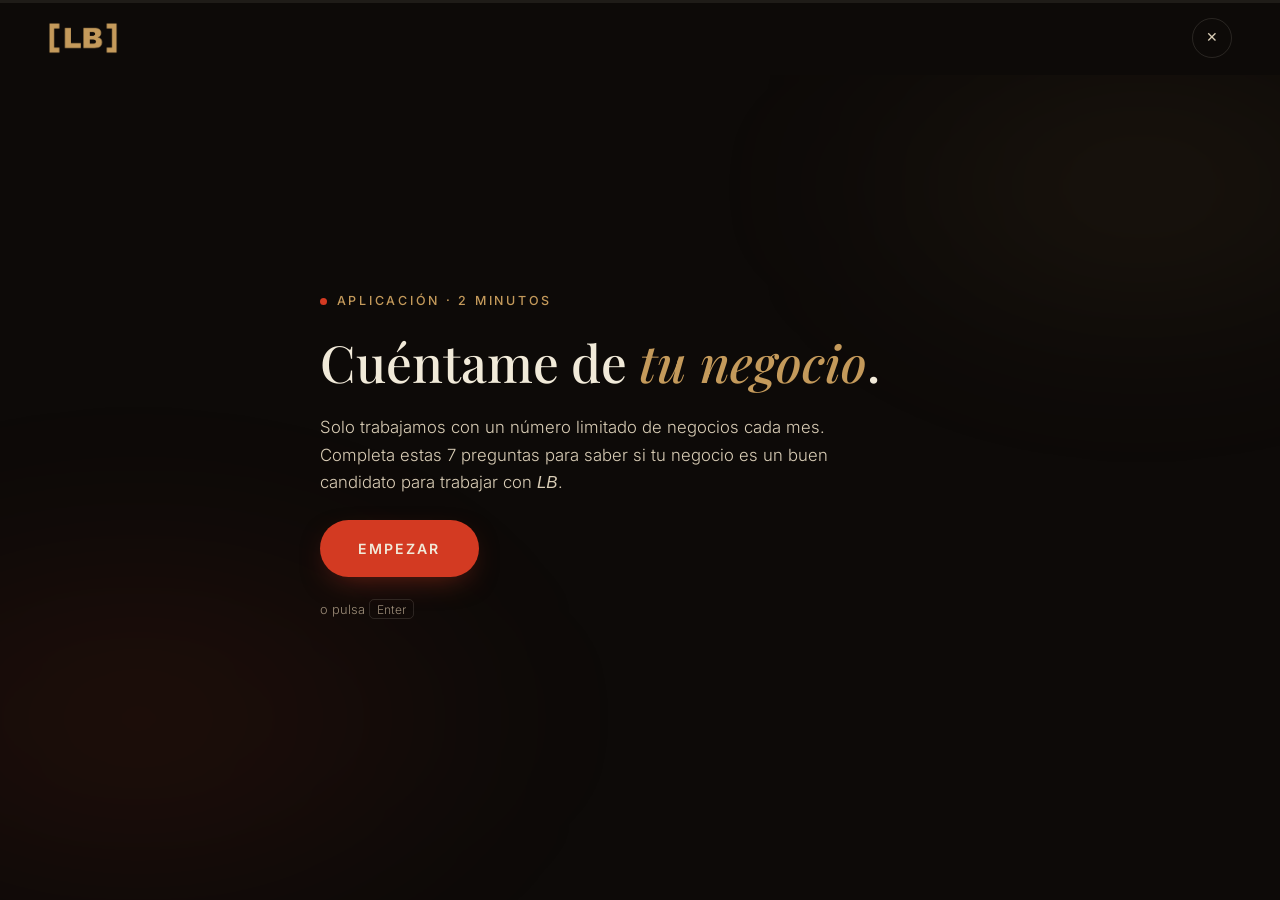
==== commit c64f19a6: "Add files via upload" ====
--- a/aplicar.html
+++ b/aplicar.html
@@ -11,7 +11,7 @@
   <link rel="preconnect" href="https://fonts.gstatic.com" crossorigin />
   <link rel="stylesheet" href="https://fonts.googleapis.com/css2?family=Anton&family=Playfair+Display:ital,wght@0,500;0,600;1,500;1,600&family=Inter:wght@300;400;500;600&display=swap" />
 
-  <link rel="stylesheet" href="styles.css?v=20260708" />
+  <link rel="stylesheet" href="styles.css?v=20260716" />
   <noscript><style>.fstep { position: static; opacity: 1; visibility: visible; transform: none; grid-area: auto; }</style></noscript>
   <link rel="icon" type="image/png" href="assets/img/favicon.png" />
 </head>
@@ -37,16 +37,68 @@
       <div class="fstep-inner">
         <p class="kicker"><span class="kicker-dot"></span>Aplicación · 2 minutos</p>
         <h1 class="fstep-title">Cuéntame de <em>tu negocio</em>.</h1>
-        <p class="fstep-sub">Siete preguntas cortas. Al final podrás agendar una llamada directamente conmigo. Sin compromiso.</p>
+        <p class="fstep-sub">Solo trabajamos con un número limitado de negocios cada mes. Completa estas 7 preguntas para saber si tu negocio es un buen candidato para trabajar con <em>LB</em>.</p>
         <button class="btn btn-primary btn-lg" data-next>Empezar</button>
         <p class="fstep-hint">o pulsa <kbd>Enter</kbd></p>
       </div>
     </section>
 
-    <!-- Paso 1 — Nombre -->
+    <!-- Paso 1 — Tipo de negocio -->
+    <section class="fstep" data-step="tipo">
+      <div class="fstep-inner">
+        <p class="fstep-q">1 → ¿Qué tipo de negocio tienes?</p>
+        <div class="foptions" role="group" aria-label="Tipo de negocio">
+          <button class="foption" data-value="Clínica estética"><span>A</span><span class="foption-txt">Clínica estética</span></button>
+          <button class="foption" data-value="Medicina estética"><span>B</span><span class="foption-txt">Medicina estética</span></button>
+          <button class="foption" data-value="E-commerce / Negocio online"><span>C</span><span class="foption-txt">E-commerce / Negocio online</span></button>
+          <button class="foption" data-value="Otro"><span>D</span><span class="foption-txt">Otro</span></button>
+        </div>
+      </div>
+    </section>
+
+    <!-- Paso 2 — Valor promedio de venta -->
+    <section class="fstep" data-step="valor">
+      <div class="fstep-inner">
+        <p class="fstep-q">2 → ¿Cuál es el valor promedio de una venta?</p>
+        <div class="foptions" role="group" aria-label="Valor promedio de una venta">
+          <button class="foption" data-value="Menos de $500.000 COP (≈ USD $143)"><span>A</span><span class="foption-txt">Menos de $500.000 COP <small>≈ USD $143</small></span></button>
+          <button class="foption" data-value="$500.000 – $1.000.000 COP (≈ USD $143 – $286)"><span>B</span><span class="foption-txt">$500.000 – $1.000.000 COP <small>≈ USD $143 – $286</small></span></button>
+          <button class="foption" data-value="$1.000.000 – $3.000.000 COP (≈ USD $286 – $857)"><span>C</span><span class="foption-txt">$1.000.000 – $3.000.000 COP <small>≈ USD $286 – $857</small></span></button>
+          <button class="foption" data-value="Más de $3.000.000 COP (≈ USD $857+)"><span>D</span><span class="foption-txt">Más de $3.000.000 COP <small>≈ USD $857+</small></span></button>
+        </div>
+      </div>
+    </section>
+
+    <!-- Paso 3 — Presupuesto -->
+    <section class="fstep" data-step="presupuesto">
+      <div class="fstep-inner">
+        <p class="fstep-q">3 → ¿Cuál es el presupuesto mensual que estás dispuesto a invertir en Meta Ads?</p>
+        <p class="fstep-note">Solo la pauta publicitaria (lo que se paga a Meta). Mi tarifa de gestión la vemos en la llamada.</p>
+        <div class="foptions" role="group" aria-label="Presupuesto mensual en Meta Ads">
+          <button class="foption" data-value="$2.000.000 – $5.000.000 COP (≈ USD $571 – $1.429)"><span>A</span><span class="foption-txt">$2.000.000 – $5.000.000 COP <small>≈ USD $571 – $1.429</small></span></button>
+          <button class="foption" data-value="$5.000.000 – $10.000.000 COP (≈ USD $1.429 – $2.857)"><span>B</span><span class="foption-txt">$5.000.000 – $10.000.000 COP <small>≈ USD $1.429 – $2.857</small></span></button>
+          <button class="foption" data-value="Más de $10.000.000 COP (≈ USD $2.857+)"><span>C</span><span class="foption-txt">Más de $10.000.000 COP <small>≈ USD $2.857+</small></span></button>
+        </div>
+      </div>
+    </section>
+
+    <!-- Paso 4 — Quién responde -->
+    <section class="fstep" data-step="responde">
+      <div class="fstep-inner">
+        <p class="fstep-q">4 → ¿Quién responderá los pacientes o clientes potenciales que lleguen?</p>
+        <div class="foptions" role="group" aria-label="Quién responde a los clientes potenciales">
+          <button class="foption" data-value="Yo mismo"><span>A</span><span class="foption-txt">Yo mismo</span></button>
+          <button class="foption" data-value="Recepción / Equipo"><span>B</span><span class="foption-txt">Recepción / Equipo</span></button>
+          <button class="foption" data-value="Equipo comercial"><span>C</span><span class="foption-txt">Equipo comercial</span></button>
+          <button class="foption" data-value="Aún no tengo quién los atienda"><span>D</span><span class="foption-txt">Aún no tengo quién los atienda</span></button>
+        </div>
+      </div>
+    </section>
+
+    <!-- Paso 5 — Nombre -->
     <section class="fstep" data-step="nombre">
       <div class="fstep-inner">
-        <p class="fstep-q">1 → ¿Cómo te llamas?</p>
+        <p class="fstep-q">5 → ¿Cómo te llamas?</p>
         <input class="finput" type="text" name="nombre" placeholder="Tu nombre" autocomplete="name" required />
         <div class="fstep-actions">
           <button class="btn btn-primary" data-next>Continuar</button>
@@ -55,24 +107,11 @@
       </div>
     </section>
 
-    <!-- Paso 2 — Tipo de negocio -->
-    <section class="fstep" data-step="tipo">
+    <!-- Paso 6 — Correo -->
+    <section class="fstep" data-step="email">
       <div class="fstep-inner">
-        <p class="fstep-q">2 → ¿Qué tipo de negocio tienes?</p>
-        <div class="foptions" role="group" aria-label="Tipo de negocio">
-          <button class="foption" data-value="Consultorio médico"><span>A</span>Consultorio médico</button>
-          <button class="foption" data-value="Clínica estética"><span>B</span>Clínica estética</button>
-          <button class="foption" data-value="Empresa o marca"><span>C</span>Empresa o marca</button>
-          <button class="foption" data-value="Otro"><span>D</span>Otro</button>
-        </div>
-      </div>
-    </section>
-
-    <!-- Paso 3 — Negocio -->
-    <section class="fstep" data-step="negocio">
-      <div class="fstep-inner">
-        <p class="fstep-q">3 → ¿Cómo se llama tu negocio y a qué se dedica?</p>
-        <input class="finput" type="text" name="negocio" placeholder="Ej.: Clínica Sonría — odontología en Bogotá" required />
+        <p class="fstep-q">6 → ¿Cuál es tu correo electrónico?</p>
+        <input class="finput" type="email" name="email" placeholder="tucorreo@ejemplo.com" autocomplete="email" required />
         <div class="fstep-actions">
           <button class="btn btn-primary" data-next>Continuar</button>
           <p class="fstep-hint">pulsa <kbd>Enter</kbd> ↵</p>
@@ -80,50 +119,11 @@
       </div>
     </section>
 
-    <!-- Paso 4 — Experiencia -->
-    <section class="fstep" data-step="experiencia">
+    <!-- Paso 7 — WhatsApp -->
+    <section class="fstep" data-step="whatsapp">
       <div class="fstep-inner">
-        <p class="fstep-q">4 → ¿Ya has invertido en anuncios de Facebook o Instagram?</p>
-        <div class="foptions" role="group" aria-label="Experiencia con Meta Ads">
-          <button class="foption" data-value="Nunca he invertido"><span>A</span>Nunca he invertido</button>
-          <button class="foption" data-value="Invertí, sin buenos resultados"><span>B</span>Invertí, pero sin buenos resultados</button>
-          <button class="foption" data-value="Invierto y quiero escalar"><span>C</span>Invierto actualmente y quiero escalar</button>
-        </div>
-      </div>
-    </section>
-
-    <!-- Paso 5 — Presupuesto -->
-    <section class="fstep" data-step="presupuesto">
-      <div class="fstep-inner">
-        <p class="fstep-q">5 → ¿Cuánto puedes invertir al mes en anuncios?</p>
-        <p class="fstep-note">Solo la pauta publicitaria (lo que se paga a Meta). Mi tarifa de gestión la vemos en la llamada.</p>
-        <div class="foptions" role="group" aria-label="Presupuesto mensual">
-          <button class="foption" data-value="Menos de 500 US$"><span>A</span>Menos de 500 US$</button>
-          <button class="foption" data-value="500 – 1.500 US$"><span>B</span>500 – 1.500 US$</button>
-          <button class="foption" data-value="1.500 – 5.000 US$"><span>C</span>1.500 – 5.000 US$</button>
-          <button class="foption" data-value="Más de 5.000 US$"><span>D</span>Más de 5.000 US$</button>
-        </div>
-      </div>
-    </section>
-
-    <!-- Paso 6 — Cuándo -->
-    <section class="fstep" data-step="cuando">
-      <div class="fstep-inner">
-        <p class="fstep-q">6 → ¿Cuándo quieres empezar?</p>
-        <div class="foptions" role="group" aria-label="Cuándo empezar">
-          <button class="foption" data-value="Lo antes posible"><span>A</span>Lo antes posible</button>
-          <button class="foption" data-value="Este mes"><span>B</span>Dentro de este mes</button>
-          <button class="foption" data-value="Solo estoy explorando"><span>C</span>Por ahora solo estoy explorando</button>
-        </div>
-      </div>
-    </section>
-
-    <!-- Paso 7 — Contacto -->
-    <section class="fstep" data-step="contacto">
-      <div class="fstep-inner">
-        <p class="fstep-q">7 → ¿Dónde te contacto?</p>
-        <input class="finput" type="email" name="email" placeholder="Tu correo electrónico" autocomplete="email" required />
-        <input class="finput" type="tel" name="whatsapp" placeholder="Tu WhatsApp (con código de país)" autocomplete="tel" />
+        <p class="fstep-q">7 → ¿Cuál es tu WhatsApp?</p>
+        <input class="finput" type="tel" name="whatsapp" placeholder="+57 300 123 4567" autocomplete="tel" required />
         <div class="fstep-actions">
           <button class="btn btn-primary" data-next>Continuar</button>
           <p class="fstep-hint">pulsa <kbd>Enter</kbd> ↵</p>
@@ -149,7 +149,7 @@
     <button class="funnel-back" data-back aria-label="Pregunta anterior" hidden>← Anterior</button>
   </main>
 
-  <script defer src="lib/manifest.js?v=20260708"></script>
-  <script defer src="funnel.js?v=20260708"></script>
+  <script defer src="lib/manifest.js?v=20260716"></script>
+  <script defer src="funnel.js?v=20260716"></script>
 </body>
 </html>
--- a/styles.css
+++ b/styles.css
@@ -242,6 +242,53 @@
 }
 .nav-links a:hover { color: var(--cream); }
 .nav-links a:hover::after { transform: scaleX(1); transform-origin: left; }
+
+/* Diagnóstico destacado: cápsula dorada con punto que late y un
+   destello que la recorre cada pocos segundos */
+.nav-links a.nav-hl {
+  display: inline-flex;
+  align-items: center;
+  gap: 0.5rem;
+  padding: 0.42rem 0.9rem;
+  border-radius: 999px;
+  border: 1px solid rgba(196, 154, 91, 0.38);
+  background: rgba(196, 154, 91, 0.08);
+  color: var(--gold);
+  overflow: hidden;
+  isolation: isolate;
+  transition: border-color 0.35s var(--ease-out), background 0.35s var(--ease-out),
+              color 0.35s var(--ease-out), transform 0.35s var(--ease-out);
+}
+.nav-links a.nav-hl::after { display: none; }  /* sin el subrayado de los demás */
+.nav-links a.nav-hl::before {
+  content: "";
+  position: absolute; inset: 0;
+  z-index: -1;
+  background: linear-gradient(110deg, transparent 38%, rgba(196, 154, 91, 0.3) 50%, transparent 62%);
+  transform: translateX(-130%);
+  animation: navShine 5s var(--ease-soft) infinite;
+}
+@keyframes navShine {
+  0%, 62%  { transform: translateX(-130%); }
+  88%, 100% { transform: translateX(130%); }
+}
+.nav-links a.nav-hl:hover {
+  border-color: var(--gold);
+  background: rgba(196, 154, 91, 0.16);
+  color: var(--cream);
+  transform: translateY(-1px);
+}
+.nav-hl-dot {
+  width: 5px; height: 5px;
+  border-radius: 50%;
+  background: var(--accent);
+  flex: 0 0 auto;
+  animation: navDot 2.2s ease-in-out infinite;
+}
+@keyframes navDot {
+  0%, 100% { opacity: 1; transform: scale(1); box-shadow: 0 0 0 0 rgba(211, 58, 34, 0.5); }
+  50%      { opacity: 0.6; transform: scale(0.72); box-shadow: 0 0 0 5px rgba(211, 58, 34, 0); }
+}
 .nav-cta { display: none; margin-left: 0.5rem; }
 
 .nav-burger {
@@ -282,6 +329,10 @@
   transition: opacity 0.5s var(--ease-out), transform 0.5s var(--ease-out), color 0.3s;
 }
 .menu-mobile nav a:not(.btn):hover { color: var(--accent); }
+/* Diagnóstico destacado. Va DESPUÉS de la regla de arriba a propósito:
+   tienen la misma especificidad, así que gana la última en el archivo. */
+.menu-mobile nav a.menu-hl { color: var(--gold); }
+.menu-mobile nav a.menu-hl:hover { color: var(--accent); }
 .menu-mobile.is-open nav a:not(.btn) { opacity: 1; transform: none; }
 .menu-mobile.is-open nav a:nth-child(1) { transition-delay: 0.06s; }
 .menu-mobile.is-open nav a:nth-child(2) { transition-delay: 0.12s; }
@@ -485,7 +536,7 @@
 .section-title em { font-style: italic; color: var(--gold); }
 
 /* Single-column grids: never let content max-width inflate the track */
-.cards-3, .pillars, .steps, .proof-grid, .faq,
+.cards-3, .pillars, .proof-grid, .faq,
 .footer-inner, .personal-copy, .fstep-inner, .foptions, .cta-inner {
   grid-template-columns: minmax(0, 1fr);
 }
@@ -544,29 +595,6 @@
   font-weight: 600;
 }
 .card p { color: var(--cream-2); font-size: 0.98rem; }
-
-/* =============================================================
-   11. Editorial
-   ============================================================= */
-.section-editorial {
-  background: var(--bg-2);
-  border-block: 1px solid var(--line);
-  text-align: center;
-}
-.editorial-title {
-  font-family: var(--serif);
-  font-weight: 500;
-  font-size: clamp(1.9rem, 5vw, 3.2rem);
-  line-height: 1.15;
-  margin-bottom: 1.6rem;
-}
-.editorial-title em { font-style: italic; color: var(--accent); }
-.editorial-copy {
-  font-size: clamp(1.05rem, 2.2vw, 1.25rem);
-  color: var(--cream-2);
-  max-width: 44rem;
-  margin-inline: auto;
-}
 
 /* =============================================================
    12. Pillars (Servicios)
@@ -679,43 +707,6 @@
 }
 
 /* =============================================================
-   14. Steps (Proceso)
-   ============================================================= */
-.steps {
-  list-style: none;
-  padding: 0;
-  display: grid;
-  gap: 1.2rem;
-  counter-reset: step;
-}
-.step-item {
-  display: grid;
-  grid-template-columns: auto 1fr;
-  gap: 1.4rem;
-  align-items: start;
-  padding: 1.8rem 1.6rem;
-  background: var(--bg-3);
-  border: 1px solid var(--line);
-  border-radius: 16px;
-  transition: border-color 0.5s var(--ease-out), transform 0.5s var(--ease-out);
-}
-.step-item:hover { border-color: rgba(196, 154, 91, 0.4); transform: translateX(6px); }
-.step-num {
-  font-family: var(--display);
-  font-size: clamp(1.6rem, 4vw, 2.2rem);
-  line-height: 1;
-  color: var(--accent);
-  padding-top: 0.15rem;
-}
-.step-item h3 {
-  font-family: var(--serif);
-  font-size: 1.3rem;
-  font-weight: 600;
-  margin-bottom: 0.35rem;
-}
-.step-item p { color: var(--cream-2); font-size: 0.98rem; }
-
-/* =============================================================
    15. Results
    ============================================================= */
 .section-results { background: var(--bg-2); border-block: 1px solid var(--line); }
@@ -798,6 +789,264 @@
   color: var(--mute);
 }
 .proof-cta { margin-top: 1.5rem; text-align: center; }
+
+/* =============================================================
+   15.5 Diagnóstico — tarjeta premium + pilares
+   ============================================================= */
+.section-diag {
+  position: relative;
+  overflow: clip;
+  /* Puente cromático: entra desde el gris de Resultados, se hunde en un
+     negro más profundo (la tarjeta flota) y sale al negro de Servicios */
+  background: linear-gradient(180deg,
+    var(--bg-2) 0%, #070505 38%, #070505 62%, var(--bg) 100%);
+  border-top: 1px solid var(--line);
+  padding-block: clamp(6rem, 13vw, 10rem);
+}
+/* Aura viva de fondo (solo escritorio: el blur grande es caro en móvil) */
+.diag-aura {
+  position: absolute;
+  inset: 8% -5%;
+  z-index: 0;
+  pointer-events: none;
+  background:
+    radial-gradient(38% 44% at 28% 40%, rgba(196, 154, 91, 0.13) 0%, transparent 70%),
+    radial-gradient(34% 40% at 74% 62%, rgba(211, 58, 34, 0.11) 0%, transparent 70%);
+  filter: blur(80px);
+  animation: diagAura 18s ease-in-out infinite alternate;
+}
+@keyframes diagAura {
+  from { transform: translate3d(-2%, -1.5%, 0) scale(1); opacity: 0.75; }
+  to   { transform: translate3d(2%, 1.5%, 0) scale(1.1); opacity: 1; }
+}
+.section-diag .container { position: relative; z-index: 1; }
+.diag-sub {
+  font-family: var(--serif);
+  font-size: clamp(1.02rem, 2.1vw, 1.2rem);
+  line-height: 1.6;
+  color: var(--cream-2);
+  max-width: 46rem;
+}
+.diag-sub-alt {
+  font-size: 0.98rem;
+  color: var(--mute);
+  max-width: 44rem;
+}
+.diag-sub-alt strong { color: var(--gold); font-weight: 500; }
+
+/* ---- Tarjeta ---- */
+.diag-card {
+  position: relative;
+  max-width: 620px;
+  margin: clamp(2.5rem, 5vw, 3.5rem) auto 0;
+  border-radius: 22px;
+  overflow: clip;
+  /* Fallback sólido primero (Firefox antiguo / sin backdrop-filter) */
+  background: rgba(26, 20, 15, 0.92);
+  border: 1px solid rgba(196, 154, 91, 0.22);
+  box-shadow:
+    0 40px 90px -40px rgba(0, 0, 0, 0.9),
+    inset 0 1px 0 rgba(241, 234, 217, 0.06);
+  transition: border-color 0.6s var(--ease-out), box-shadow 0.6s var(--ease-out),
+              transform 0.6s var(--ease-out);
+}
+@supports (backdrop-filter: blur(20px)) {
+  .diag-card {
+    background: rgba(26, 20, 15, 0.55);
+    backdrop-filter: blur(22px) saturate(135%);
+    -webkit-backdrop-filter: blur(22px) saturate(135%);
+  }
+}
+.diag-card:hover {
+  border-color: rgba(196, 154, 91, 0.4);
+  box-shadow:
+    0 46px 100px -40px rgba(0, 0, 0, 0.95),
+    0 0 70px -30px rgba(196, 154, 91, 0.3),
+    inset 0 1px 0 rgba(241, 234, 217, 0.09);
+}
+/* Brillo que sigue al cursor */
+.diag-card::after {
+  content: "";
+  position: absolute; inset: 0;
+  border-radius: inherit;
+  background: radial-gradient(420px circle at var(--hx, 50%) var(--hy, 0%),
+    rgba(196, 154, 91, 0.1), transparent 60%);
+  opacity: 0;
+  transition: opacity 0.6s var(--ease-out);
+  pointer-events: none;
+}
+.diag-card:hover::after { opacity: 1; }
+/* Barrido de escaneo — sensación de herramienta viva */
+.diag-scan {
+  position: absolute;
+  top: 0; left: -30%;
+  width: 30%; height: 100%;
+  background: linear-gradient(100deg, transparent, rgba(196, 154, 91, 0.07), transparent);
+  animation: diagScan 7s var(--ease-soft) infinite;
+  pointer-events: none;
+}
+@keyframes diagScan {
+  0%, 55%  { transform: translateX(0); }
+  100%     { transform: translateX(440%); }
+}
+.diag-card-inner {
+  position: relative;
+  z-index: 2;
+  padding: clamp(1.8rem, 4vw, 2.6rem);
+}
+.diag-card-head {
+  display: flex;
+  flex-wrap: wrap;
+  align-items: center;
+  justify-content: space-between;
+  gap: 0.7rem;
+  padding-bottom: 1.4rem;
+  border-bottom: 1px solid rgba(241, 234, 217, 0.08);
+}
+.diag-badge {
+  display: inline-flex;
+  align-items: center;
+  gap: 0.55rem;
+  font-size: 0.72rem;
+  font-weight: 500;
+  letter-spacing: 0.14em;
+  text-transform: uppercase;
+  color: var(--gold);
+}
+.diag-badge-dot {
+  width: 6px; height: 6px;
+  border-radius: 50%;
+  background: var(--gold);
+  box-shadow: 0 0 0 0 rgba(196, 154, 91, 0.6);
+  animation: diagPulse 2.6s ease-out infinite;
+}
+@keyframes diagPulse {
+  0%   { box-shadow: 0 0 0 0 rgba(196, 154, 91, 0.5); }
+  70%  { box-shadow: 0 0 0 8px rgba(196, 154, 91, 0); }
+  100% { box-shadow: 0 0 0 0 rgba(196, 154, 91, 0); }
+}
+.diag-state {
+  font-size: 0.72rem;
+  letter-spacing: 0.1em;
+  text-transform: uppercase;
+  color: var(--mute);
+}
+.diag-score {
+  display: flex;
+  align-items: baseline;
+  gap: 0.6rem;
+  margin-top: 1.8rem;
+}
+.diag-num {
+  font-family: var(--display);
+  font-size: clamp(3.6rem, 11vw, 5.6rem);
+  line-height: 0.9;
+  letter-spacing: 0.01em;
+  color: var(--cream);
+  font-variant-numeric: tabular-nums;
+  text-shadow: 0 0 44px rgba(196, 154, 91, 0.28);
+}
+.diag-den {
+  font-family: var(--sans);
+  font-size: 1rem;
+  font-weight: 400;
+  color: var(--mute);
+  letter-spacing: 0.06em;
+}
+.diag-verdict {
+  font-family: var(--serif);
+  font-style: italic;
+  font-size: clamp(1.05rem, 2.4vw, 1.3rem);
+  color: var(--gold);
+  margin-top: 0.5rem;
+}
+/* La incógnita invita a hacer el test: no promete ninguna nota */
+.diag-num-q {
+  color: var(--gold);
+  text-shadow: 0 0 48px rgba(196, 154, 91, 0.4);
+  animation: diagQ 3.2s ease-in-out infinite;
+}
+@keyframes diagQ {
+  0%, 100% { opacity: 1; }
+  50%      { opacity: 0.55; }
+}
+.diag-bar {
+  position: relative;
+  height: 7px;
+  margin-top: 1.8rem;
+  border-radius: 99px;
+  background: rgba(241, 234, 217, 0.08);
+  overflow: clip;
+}
+/* Barra sin puntuación: un brillo la recorre en espera de las respuestas */
+.diag-bar-empty::after {
+  content: "";
+  position: absolute;
+  inset: 0;
+  border-radius: inherit;
+  background: linear-gradient(90deg, transparent, rgba(196, 154, 91, 0.5), transparent);
+  transform: translateX(-100%);
+  animation: diagWait 2.6s var(--ease-soft) infinite;
+}
+@keyframes diagWait {
+  0%   { transform: translateX(-100%); }
+  60%, 100% { transform: translateX(100%); }
+}
+.diag-scale {
+  display: flex;
+  justify-content: space-between;
+  margin-top: 0.6rem;
+  font-size: 0.68rem;
+  letter-spacing: 0.1em;
+  color: rgba(154, 142, 122, 0.7);
+}
+
+/* ---- CTA ---- */
+.diag-cta {
+  display: grid;
+  justify-items: center;
+  gap: 0.9rem;
+  margin-top: clamp(2.4rem, 5vw, 3.2rem);
+}
+.diag-invite {
+  font-family: var(--serif);
+  font-size: clamp(1.05rem, 2.4vw, 1.3rem);
+  line-height: 1.5;
+  color: var(--cream);
+  text-align: center;
+  max-width: 30rem;
+}
+/* Flecha que baja al botón: señala hacia dónde ir */
+.diag-arrow {
+  display: grid;
+  place-items: center;
+  width: 40px; height: 40px;
+  margin-block: -0.2rem;
+  color: var(--accent);
+  animation: diagArrow 1.9s var(--ease-soft) infinite;
+}
+.diag-arrow svg { width: 26px; height: 26px; }
+@keyframes diagArrow {
+  0%, 100% { transform: translateY(-4px); opacity: 0.55; }
+  50%      { transform: translateY(5px); opacity: 1; }
+}
+.diag-note {
+  font-size: 0.74rem;
+  letter-spacing: 0.16em;
+  text-transform: uppercase;
+  color: var(--mute);
+}
+/* Destello premium al pasar el cursor */
+.btn-shine { position: relative; overflow: hidden; isolation: isolate; }
+.btn-shine::after {
+  content: "";
+  position: absolute; inset: 0;
+  z-index: -1;
+  background: linear-gradient(115deg, transparent 32%, rgba(255, 255, 255, 0.28) 50%, transparent 68%);
+  transform: translateX(-130%);
+  transition: transform 0.85s var(--ease-out);
+}
+.btn-shine:hover::after { transform: translateX(130%); }
 
 /* =============================================================
    16. FAQ
@@ -1029,6 +1278,15 @@
   line-height: 1.25;
 }
 .fstep-note { color: var(--mute); font-size: 0.92rem; margin-top: -0.6rem; }
+/* Etiqueta del pilar que se está evaluando (diagnóstico) */
+.fstep-pillar {
+  font-size: 0.7rem;
+  font-weight: 500;
+  letter-spacing: 0.2em;
+  text-transform: uppercase;
+  color: var(--gold);
+  margin-bottom: -0.7rem;
+}
 .fstep-hint { font-size: 0.8rem; color: var(--mute); }
 .fstep-hint kbd {
   font-family: var(--sans);
@@ -1077,7 +1335,8 @@
   transition: border-color 0.3s var(--ease-out), background 0.3s var(--ease-out),
               transform 0.3s var(--ease-out);
 }
-.foption span {
+/* Distintivo con la letra (A, B, C…) */
+.foption > span:first-child {
   display: grid; place-items: center;
   flex: 0 0 auto;
   width: 30px; height: 30px;
@@ -1088,20 +1347,107 @@
   color: var(--gold);
   transition: background 0.3s, color 0.3s, border-color 0.3s;
 }
+/* Texto de la opción, con equivalencia opcional en una segunda línea */
+.foption-txt {
+  flex: 1;
+  min-width: 0;
+  line-height: 1.35;
+}
+.foption-txt small {
+  display: block;
+  margin-top: 0.15rem;
+  font-size: 0.76rem;
+  font-weight: 400;
+  letter-spacing: 0.03em;
+  color: var(--mute);
+  transition: color 0.3s var(--ease-out);
+}
 .foption:hover {
   border-color: rgba(211, 58, 34, 0.5);
   transform: translateX(6px);
 }
-.foption:hover span { border-color: var(--accent); }
+.foption:hover > span:first-child { border-color: var(--accent); }
+.foption.is-selected .foption-txt small { color: var(--cream-2); }
 .foption.is-selected {
   border-color: var(--accent);
   background: rgba(211, 58, 34, 0.09);
 }
-.foption.is-selected span {
+.foption.is-selected > span:first-child {
   background: var(--accent);
   border-color: var(--accent);
   color: var(--cream);
 }
+
+/* =============================================================
+   19.5 Resultado del diagnóstico
+   ============================================================= */
+.fstep-result { padding-block: 5rem 7rem; align-items: start; }
+.res-inner { width: min(100%, 660px); justify-items: stretch; gap: 1.6rem; }
+.res-card { max-width: none; margin: 0; }
+.res-note {
+  margin-top: 1.6rem;
+  padding-top: 1.4rem;
+  border-top: 1px solid rgba(241, 234, 217, 0.08);
+  font-size: 0.95rem;
+  line-height: 1.6;
+  color: var(--cream-2);
+}
+/* Desglose por pilar */
+.res-pillars {
+  display: grid;
+  gap: 0.9rem;
+  margin-top: 1.6rem;
+}
+.res-pillar {
+  opacity: 0;
+  transform: translateY(10px);
+  transition: opacity 0.6s var(--ease-out), transform 0.6s var(--ease-out);
+  transition-delay: calc(var(--i) * 90ms + 300ms);
+}
+.res-pillars.is-in .res-pillar { opacity: 1; transform: none; }
+.res-pillar-top {
+  display: flex;
+  align-items: baseline;
+  justify-content: space-between;
+  gap: 1rem;
+  margin-bottom: 0.4rem;
+}
+.res-pillar-name {
+  font-size: 0.85rem;
+  color: var(--cream-2);
+}
+.res-pillar-pct {
+  font-family: var(--sans);
+  font-size: 0.78rem;
+  font-weight: 600;
+  color: var(--gold);
+  font-variant-numeric: tabular-nums;
+}
+.res-pillar-bar {
+  height: 4px;
+  border-radius: 99px;
+  background: rgba(241, 234, 217, 0.08);
+  overflow: clip;
+}
+.res-pillar-bar span {
+  display: block;
+  height: 100%;
+  width: 0;
+  border-radius: 99px;
+  background: var(--gold);
+  transition: width 1.1s var(--ease-out);
+  transition-delay: calc(var(--i) * 90ms + 400ms);
+}
+/* El pilar más flojo se marca en rojo: es el que hay que atender */
+.res-pillar.is-weak .res-pillar-pct { color: var(--accent); }
+.res-pillar.is-weak .res-pillar-bar span { background: var(--accent); }
+.res-actions {
+  display: flex;
+  flex-wrap: wrap;
+  align-items: center;
+  gap: 0.9rem;
+}
+.res-actions .btn-ghost { padding: 0.85rem 1.4rem; }
 
 .funnel-back {
   position: fixed;
@@ -1152,6 +1498,14 @@
 /* Rendimiento móvil: fuera efectos de GPU costosos (blur gigante, grano, backdrop) */
 @media (max-width: 719px) {
   .hero-mesh, .funnel-mesh, .hero-grain { display: none; }
+  /* El aura y el barrido son caros de componer en móvil; el degradado
+     de la sección ya aporta la profundidad */
+  .diag-aura, .diag-scan { display: none; }
+  .diag-card {
+    backdrop-filter: none;
+    -webkit-backdrop-filter: none;
+  }
+  .diag-card { background: rgba(26, 20, 15, 0.94); }
   /* En pantallas estrechas la foto ocupa la parte alta con plano abierto
      (se ven Luis y el celular) y se funde hacia el fondo oscuro */
   .hero-ph {
@@ -1173,7 +1527,6 @@
 
 @media (min-width: 720px) {
   .cards-3 { grid-template-columns: repeat(3, minmax(0, 1fr)); }
-  .steps { grid-template-columns: repeat(2, minmax(0, 1fr)); }
   .footer-inner { grid-template-columns: minmax(0, 1.4fr) minmax(0, 1fr) minmax(0, 1fr); }
   .footer-nav { justify-self: center; }
   .footer-contact { justify-self: end; }
@@ -1194,10 +1547,6 @@
   .pillar p { margin-top: 0.3rem; }
 }
 
-@media (min-width: 1280px) {
-  .steps { gap: 1.4rem; }
-}
-
 /* =============================================================
    21. Reduced motion — only truly intrusive effects
    ============================================================= */
@@ -1206,5 +1555,12 @@
   .hero-mesh, .funnel-mesh { animation: none; }
   .kicker-dot { animation: none; }
   .marquee-track { animation-duration: 70s; }
+  /* Bucles de fondo del diagnóstico (el contador y la barra se mantienen:
+     son informativos, no intrusivos) */
+  .diag-aura { animation: none; }
+  .diag-scan { display: none; }
+  .nav-links a.nav-hl::before { animation: none; }
+  .nav-hl-dot { animation: none; }
+  .diag-arrow { animation: none; }
   /* Micro-interactions (hover, reveals, brush, funnel steps) stay active */
 }
